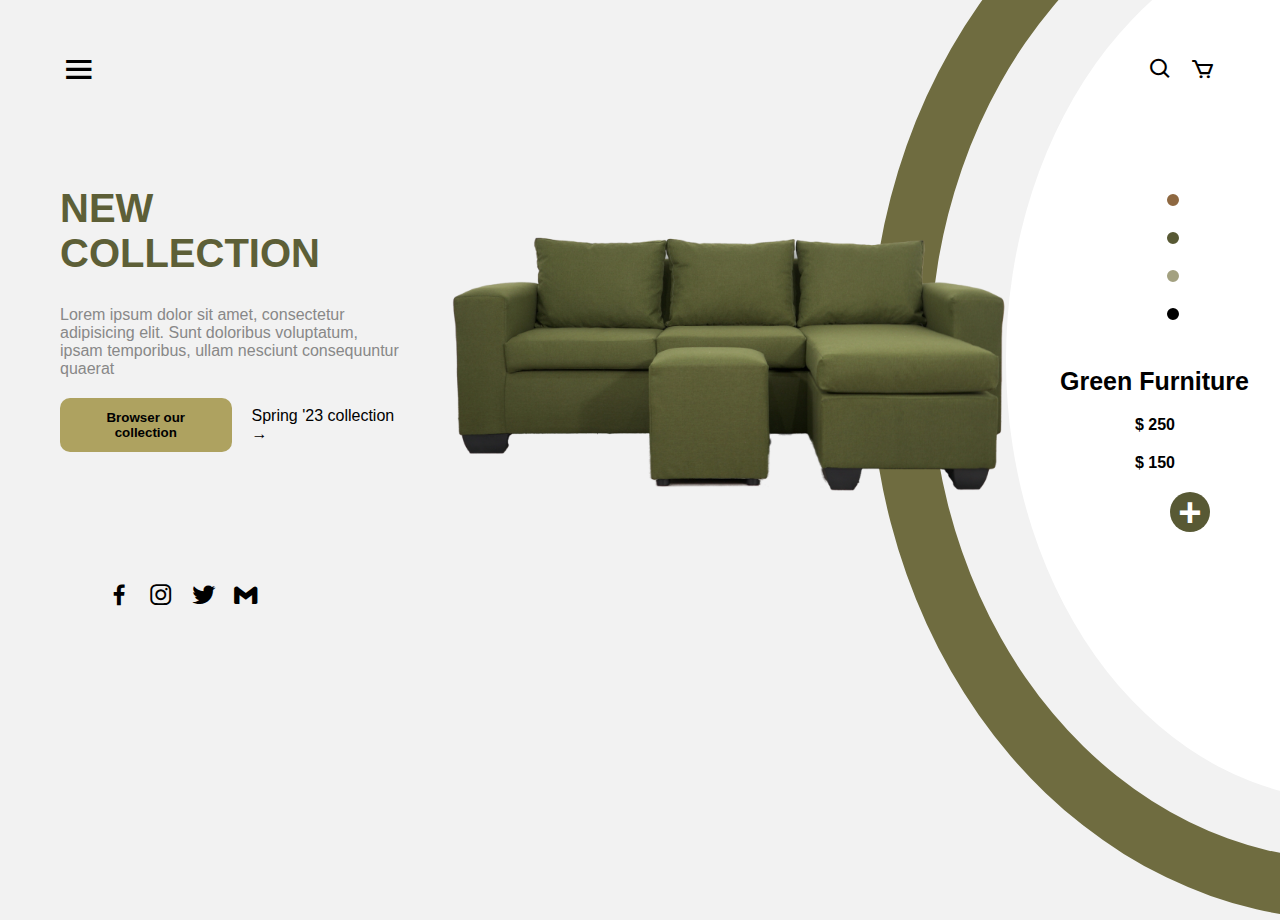
==== index.html @ 1586a229 "1 de agosto 8:13" ====
<!DOCTYPE html>
<html lang="en">

<head>
    <meta charset="UTF-8">
    <meta name="viewport" content="width=device-width, initial-scale=1.0">
    <link href='https://unpkg.com/boxicons@2.1.4/css/boxicons.min.css' rel='stylesheet'>

    <link rel="stylesheet" href="/componentes/style/style.css">
    <link rel="stylesheet" href="/componentes/style/style_2.css">

    <title>Document</title>
</head>

<body>
<!-- Cominezo del menu de navegacion e iconos de de compra y buscar -->
    <header>
        <nav id="nav">
            <div id="menu">
                <i class='bx bx-menu'></i>
            </div>
            <div id="menu-rigth">
                <i class='bx bx-search'></i>
                <i class='bx bx-cart'></i>
            </div>
        </nav>
    </header>

    <!-- Inicio de la seccion del contenido de la pagina -->
    <section id="contenido">

        <!-- Seccíon lateral Izquierdo -->

        <div id="section-left">

            <h1>NEW <br>
                COLLECTION
            </h1>
            <P>Lorem ipsum dolor sit amet, consectetur adipisicing elit. Sunt doloribus voluptatum, ipsam temporibus,
                ullam nesciunt consequuntur quaerat</P>

            <div id="botones">
                <ul>
                    <li>
                        <button id="btn-browser">Browser our collection</button></li>
                    <li>
                        <a href="#">Spring '23 collection →</a>
                    </li>
                </ul>
            </div>
        </div>

        <!-- imagen de referencia del producto -->

        <picture>
            <img id="img" src="/componentes/img/image 1.png" alt="imagen de un mueble" width="600">
        </picture>
        <!--Sección lateral dereécha  -->

        
        <div id="section-rigth">

            <!-- Botones de colores -->

            <div id="btn-colors">

                <div>
                    <button class="naranja"></button>
                </div>

                <div>
                    <button class="green"></button>
                </div>

                <div>
                    <button class="piel"></button>
                </div>

                <div>
                    <button class="black"></button>
                </div>

            </div>

            <div id="info">

                <a href="#">Green Furniture</a>

                <span>$ 250</span>

                <span>$ 150</span>
                
                <div id="btn-mas">+</div>
            </div>

        </div>

        
    </section>

    <!-- Inicio del footer -->

    <footer>
        <i class='bx bxl-facebook'></i>
        <i class='bx bxl-instagram' ></i>
        <i class='bx bxl-twitter' ></i>
        <i class='bx bxl-gmail' ></i>
    </footer>

    <!-- Efectos de circulos de fondo  -->

    <div id="efecto-circulo">
        <div id="efecto-circulo-1">
           
        </div>
    </div>

    <section id="page2">
        <div id="formulario">
            
            <h1><span>$150</span>Green Furniture</h1>
            <span>Detail →</span>

            <form action="">

                <div id="btn_sizes">
                    <label for="sizes">Sizes →</label>
                    <br>
                    <input type="button" value="S" name="sizes">
                    <input type="button" value="M" name="sizes">
                    <input type="button" value="L" name="sizes">
                </div>

                <label for="contry">Presencial Shops →</label>
                
                <select name="contry" id="" >

                    <option value="colombia">Colombia</option>
                    <option value="mexico">México</option>
                    <option value="ecuador">Ecuador</option>
                    <option value="venezuela">Venezuela</option>

                </select>
            </form>
            <div id="btn">
                <button>BUY</button>
                <a href="">ADD TO THE CART</a>
            </div>
        </div>
    </section>
<script src="index.js" type="text/javascript"></script>
</body>

</html>
---- componentes/style/style.css ----
/* Estilos generales */

*{
    margin: 0px;
    padding: 0px;
    box-sizing: border-box;
}

body{
    height: 100vh;
    background: #F2F2F2;
    overflow: hidden;
    display: flex;
    flex-direction: column;
    /* justify-content: space-between; */
}

/* Estilos para el header */
nav{
    display: flex;
    align-items: center;
    justify-content: space-between;
    padding: 50px 60px 0px;
    font-size: 25px;
}
nav i{
    cursor: pointer;
}
nav #menu i{
    font-size: 38px;
}
nav #menu-rigth i{
    margin: 0px 5px;
}
/* Estilos del contenido */

section{
    display: flex;
    align-items: center;
    justify-content: space-between;
    gap: 30px;
    margin: 0px 30px 0px 60px;

}
/* Estilos de la Seccion left */

section #section-left{
    width: 40%;
}
section #section-left h1{
    color: #5D5F37;
    font-size: 40px;
}
section #section-left p{
    color: #888888;
    font-family: Verdana, Geneva, Tahoma, sans-serif;
    margin-top: 30px;
    
}
/* botones de la seccion left */

#botones ul{
    margin-top: 20px;
    list-style: none;
    display: flex;
    flex-direction: row;
    align-items: center;
    gap: 20px;
}
#botones button{
    border: none;
    background-color: #AEA260;
    padding: 12px 22px;
    border-radius: 10px;
    font-weight: bold;
    cursor: pointer;
}
#botones button:hover{
    opacity: 0.8;
}
#botones ul li a{
    color: black;
    text-decoration: none;
    font-family: Arial, Helvetica, sans-serif;
}
#botones ul li a:hover{
    color: rgba(0, 0, 0, 0.675);
}


/* Estilos de la Section rigth */

#section-rigth{
    display: flex;
    flex-direction: column;
    margin-top: 70px;
    gap: 30px;
}
/* #section-rigth ul{
    list-style: none;
    display: flex;
    flex-direction: column;
    align-items: center;
    gap: 5px;
} */
#section-rigth #btn-colors{
    margin-left: 90px;
}

#section-rigth #btn-colors button{
    display: block;
    padding: 6px;
    
    border: none;
    border-radius: 50%;
    cursor: pointer;
    border: 8px solid white;
}

#section-rigth #btn-colors div{
    margin: 8px;
    width: 30px;
    cursor: pointer; 
    border-radius: 50%;
    border: 1px solid transparent;
}

#section-rigth #btn-colors div:hover{
    border: 1px solid black;
    transition: all 300ms;
    
}

#section-rigth .naranja{
    background-color: #8E6841;
}

#section-rigth .green{
    background-color: #585934;
}

#section-rigth .piel{
    background-color: #A3A180;
}

#section-rigth .black{
    background-color: #000000;
}

#section-rigth #info{
    display: flex;
    flex-direction: column;
    align-items: center;
    gap: 20px;
    font-family: sans-serif;
    font-weight: bold;
    
}

#section-rigth #info a{
    display: block;
    width: 190px;
    text-decoration: none;
    font-size: 25px;
    color: black;
    
}

#section-rigth #info span:hover{
    cursor: pointer;
    color: rgba(0, 0, 0, 0.505);
    transition: all 200ms;
}

#btn-mas{
    color: white;
    text-align: center;
    width: 40px;
    height: 40px;
    line-height: 40px;
    background-color: #585934;
    border-radius: 50%;
    font-size: 40px;
    margin-left: 70px;
    cursor: pointer;
    
}
#btn-mas:hover{
    box-shadow: 0px 0px 10px gray;
    color: black;
}

/* Estilos de los circulos */

#efecto-circulo{

    /* position: absolute; */

    width: 60pc;
    height: 70pc;
    border: 60px solid #6F6C40;
    display: flex;
    justify-content: center;
    align-items: center;
    border-radius: 50%;
    background: #F2F2F2;
    position: absolute;
    top: -200px;
    right: -550px;
    z-index: -1;
}
#efecto-circulo-1{
    background-color: white;
    width: 43pc;
    height: 55pc;
    /* border: 60px solid #F2F2F2; */
    border-radius: 50%;
    display: flex;
    justify-content: center;
    align-items: center;
}

/* Estilos del footer */

footer{
    margin: 30px 0px 0px 100px;
}
footer i{
    display: block;
    margin: 5px;
    font-size: 28px;
    cursor: pointer;
}
---- componentes/style/style_2.css ----
/* Estilos generales */

*{
    font-family: sans-serif;
}

#page2{
    /* justify-content: space-around; */
    position: absolute;
    background: #F2F2F2;
    width: 400px;
    right: 0px;
    top: 140px;
    display: none;
}
/* Estylos del formulario */

#formulario{
    width: 350px ;
    height: 300px;
    margin-top: 100px;
    display: flex;
    flex-direction: column;
    justify-content: space-between;
    
}
#formulario h1{
    border-bottom: 1px solid #ccc;
    font-weight: bold;
    padding: 8px;
    font-size: 27px;
}
#formulario h1 span{
    font-weight: normal;
    margin-right: 40px;
    font-size: 20px;
}

#btn_sizes input{
    border: none;
    margin: 8px;
}

#formulario form select{
    width: 100%;
    border-radius: 6px;
    padding: 3px;
    background: transparent;
    outline: none;
}
form{
    display: flex;
    flex-direction: column;
    gap: 15px;
}

#btn button{
    width: 180px;
    height: 27px;
    border: none;
    background-color: #AEA260;
    
    border-radius: 6px;
    font-weight: bold;
    cursor: pointer;
    margin-right: 30px;

}
#formulario a{
    color: black;
    text-decoration: none;
    font-family: Arial, Helvetica, sans-serif;
    font-size: 14px;
}
#formulario a:hover{
    color: rgba(0, 0, 0, 0.675);
}

/* Estilos de los circulos */

/* #efecto-circulo{
    left: -550px;
} */
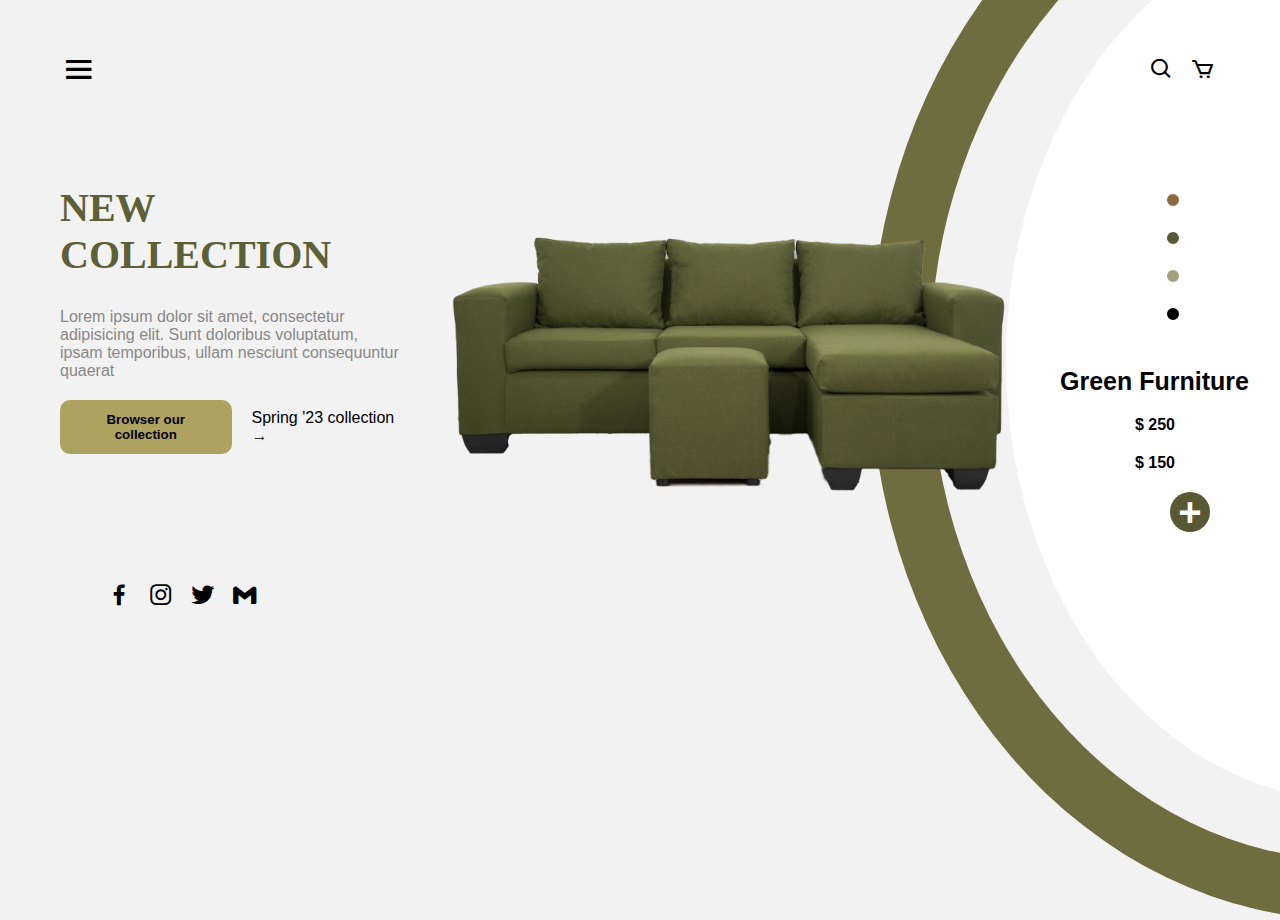
==== commit 7164a723: "09-08-2023" ====
--- a/index.html
+++ b/index.html
@@ -7,13 +7,12 @@
     <link href='https://unpkg.com/boxicons@2.1.4/css/boxicons.min.css' rel='stylesheet'>
 
     <link rel="stylesheet" href="/componentes/style/style.css">
-    <link rel="stylesheet" href="/componentes/style/style_2.css">
-
+   
     <title>Document</title>
 </head>
 
 <body>
-<!-- Cominezo del menu de navegacion e iconos de de compra y buscar -->
+    <!-- Cominezo del menu de navegacion e iconos de de compra y buscar -->
     <header>
         <nav id="nav">
             <div id="menu">
@@ -42,7 +41,8 @@
             <div id="botones">
                 <ul>
                     <li>
-                        <button id="btn-browser">Browser our collection</button></li>
+                        <button id="btn-browser"><a href="/page/page2.html">Browser our collection</a></button>
+                    </li>
                     <li>
                         <a href="#">Spring '23 collection →</a>
                     </li>
@@ -57,7 +57,7 @@
         </picture>
         <!--Sección lateral dereécha  -->
 
-        
+
         <div id="section-rigth">
 
             <!-- Botones de colores -->
@@ -84,71 +84,39 @@
 
             <div id="info">
 
-                <a href="#">Green Furniture</a>
+                <a href="#" id="name">Green Furniture</a>
 
                 <span>$ 250</span>
 
                 <span>$ 150</span>
-                
+
                 <div id="btn-mas">+</div>
             </div>
 
         </div>
 
-        
+
     </section>
 
     <!-- Inicio del footer -->
 
     <footer>
         <i class='bx bxl-facebook'></i>
-        <i class='bx bxl-instagram' ></i>
-        <i class='bx bxl-twitter' ></i>
-        <i class='bx bxl-gmail' ></i>
+        <i class='bx bxl-instagram'></i>
+        <i class='bx bxl-twitter'></i>
+        <i class='bx bxl-gmail'></i>
     </footer>
 
     <!-- Efectos de circulos de fondo  -->
 
     <div id="efecto-circulo">
         <div id="efecto-circulo-1">
-           
+
         </div>
     </div>
 
-    <section id="page2">
-        <div id="formulario">
-            
-            <h1><span>$150</span>Green Furniture</h1>
-            <span>Detail →</span>
-
-            <form action="">
-
-                <div id="btn_sizes">
-                    <label for="sizes">Sizes →</label>
-                    <br>
-                    <input type="button" value="S" name="sizes">
-                    <input type="button" value="M" name="sizes">
-                    <input type="button" value="L" name="sizes">
-                </div>
-
-                <label for="contry">Presencial Shops →</label>
-                
-                <select name="contry" id="" >
-
-                    <option value="colombia">Colombia</option>
-                    <option value="mexico">México</option>
-                    <option value="ecuador">Ecuador</option>
-                    <option value="venezuela">Venezuela</option>
-
-                </select>
-            </form>
-            <div id="btn">
-                <button>BUY</button>
-                <a href="">ADD TO THE CART</a>
-            </div>
-        </div>
-    </section>
-<script src="index.js" type="text/javascript"></script>
+    
+    <script src="index.js" type="text/javascript"></script>
 </body>
 
 </html>--- a/componentes/style/style.css
+++ b/componentes/style/style.css
@@ -7,15 +7,14 @@
 }
 
 body{
-    height: 100vh;
     background: #F2F2F2;
     overflow: hidden;
     display: flex;
     flex-direction: column;
-    /* justify-content: space-between; */
 }
 
 /* Estilos para el header */
+
 nav{
     display: flex;
     align-items: center;
@@ -96,13 +95,7 @@
     margin-top: 70px;
     gap: 30px;
 }
-/* #section-rigth ul{
-    list-style: none;
-    display: flex;
-    flex-direction: column;
-    align-items: center;
-    gap: 5px;
-} */
+
 #section-rigth #btn-colors{
     margin-left: 90px;
 }
@@ -213,7 +206,6 @@
     background-color: white;
     width: 43pc;
     height: 55pc;
-    /* border: 60px solid #F2F2F2; */
     border-radius: 50%;
     display: flex;
     justify-content: center;
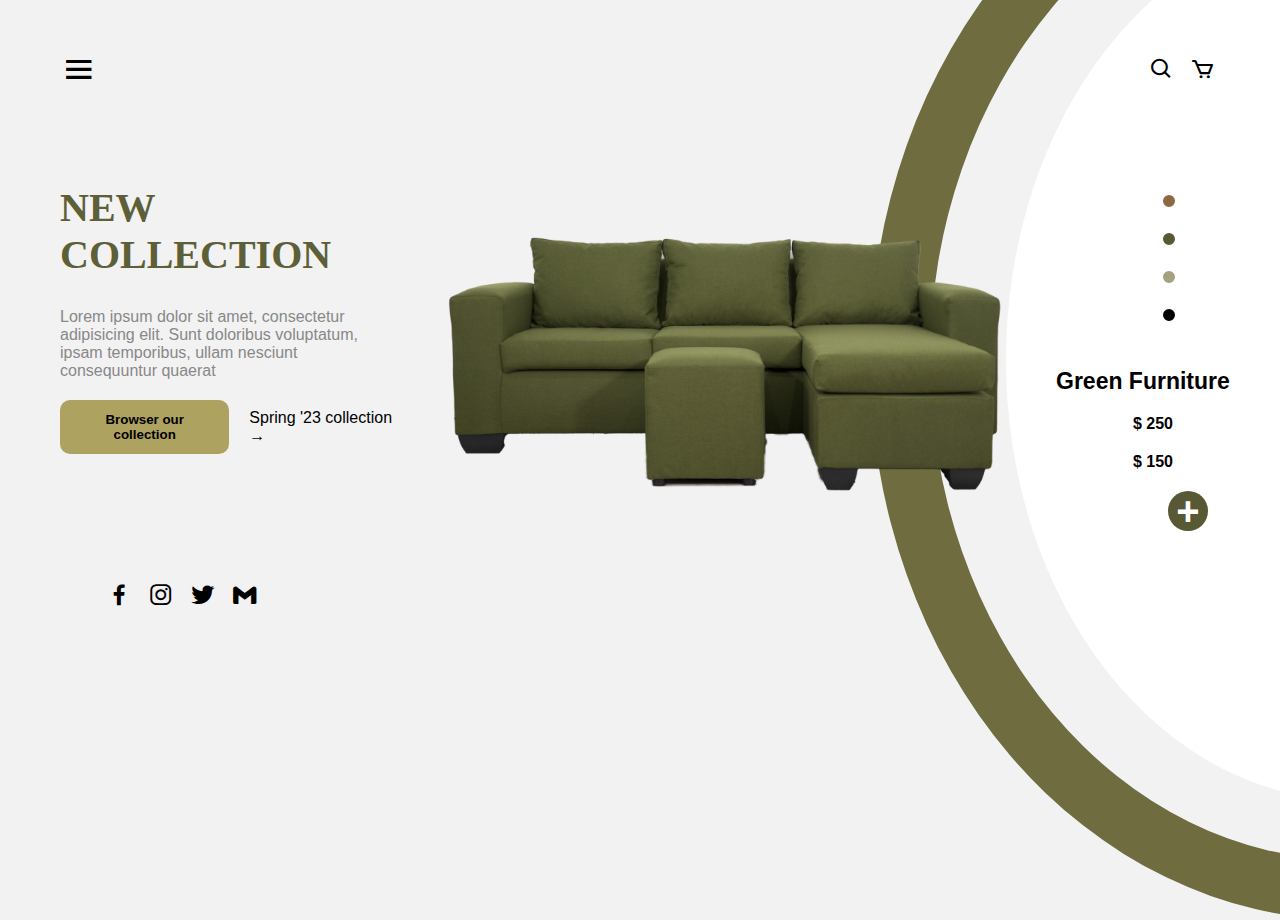
==== commit e8eadd3d: "04/09/2023" ====
--- a/index.html
+++ b/index.html
@@ -6,7 +6,7 @@
     <meta name="viewport" content="width=device-width, initial-scale=1.0">
     <link href='https://unpkg.com/boxicons@2.1.4/css/boxicons.min.css' rel='stylesheet'>
 
-    <link rel="stylesheet" href="/componentes/style/style.css">
+    <link rel="stylesheet" href="componentes/style/style.css">
    
     <title>Document</title>
 </head>
--- a/componentes/style/style.css
+++ b/componentes/style/style.css
@@ -152,9 +152,9 @@
 
 #section-rigth #info a{
     display: block;
-    width: 190px;
+    width: 194px;
     text-decoration: none;
-    font-size: 25px;
+    font-size: 23px;
     color: black;
     
 }
